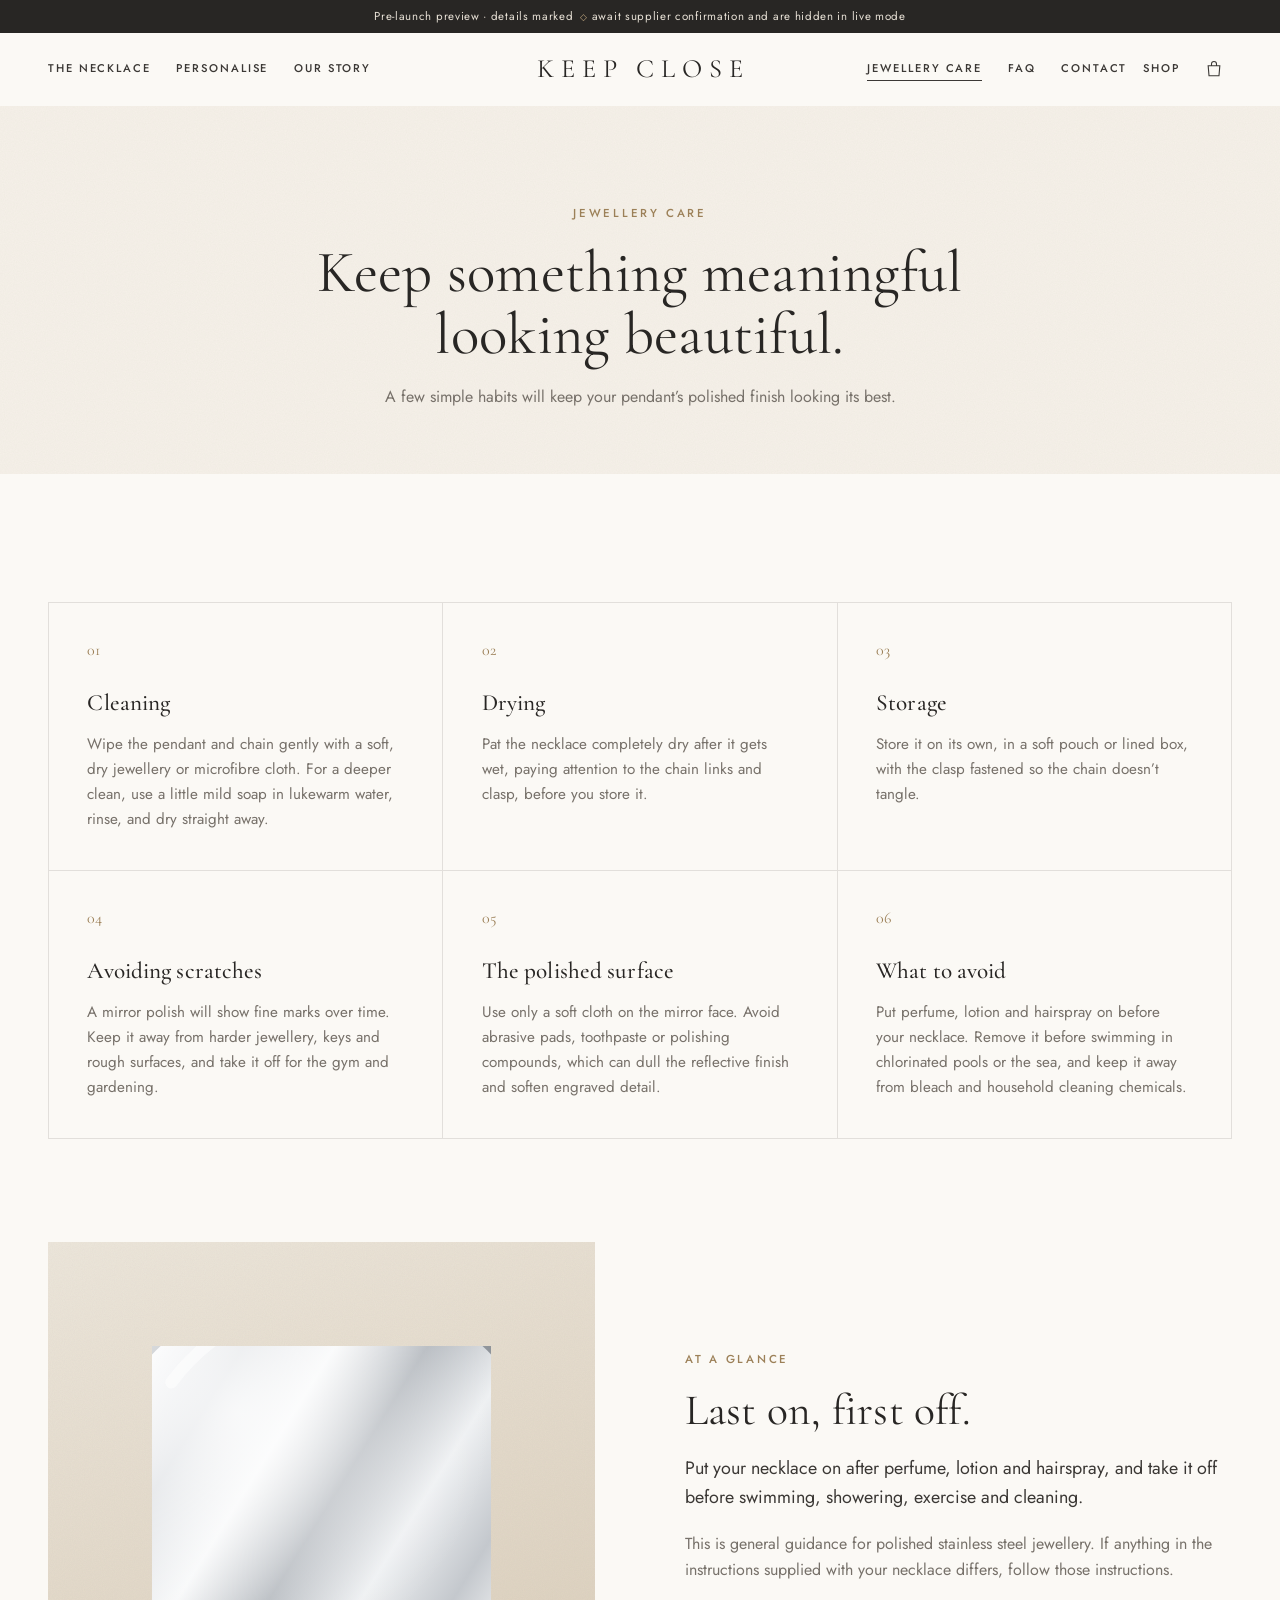
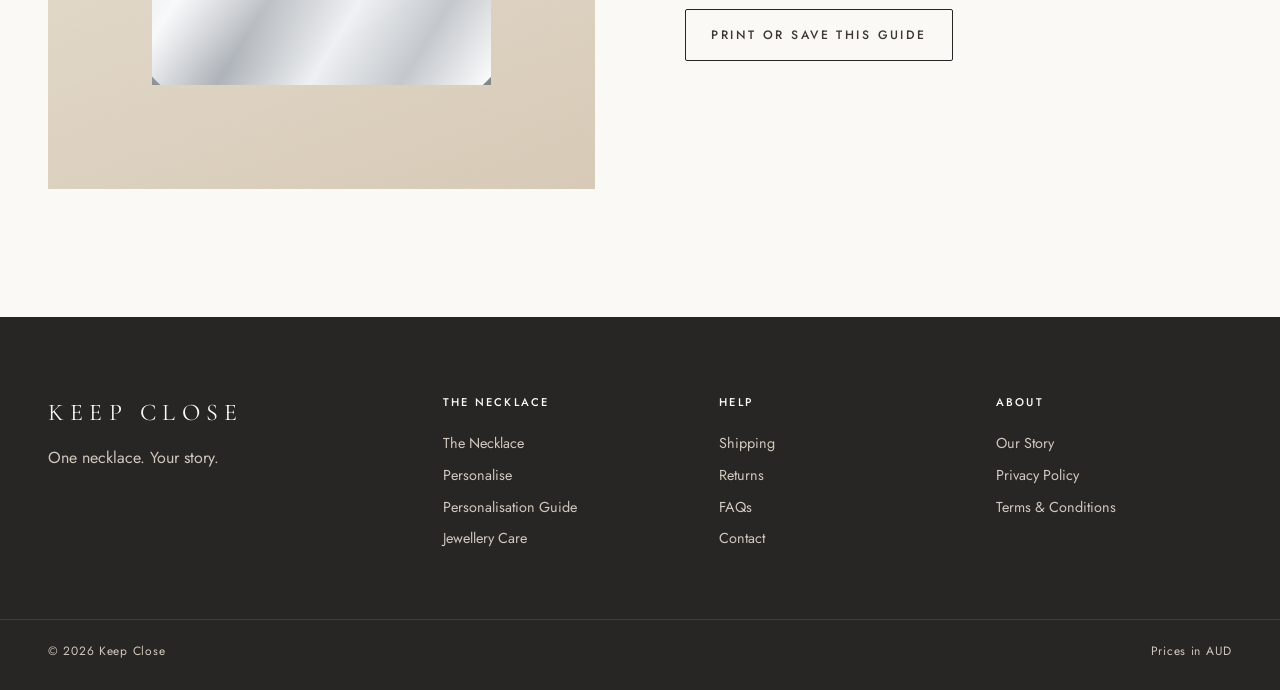
==== care.html @ 9cd5d68b "Build product page, personaliser and supporting pages - necklace.html: gallery whose first slide is " ====
<!doctype html>
<html lang="en-AU">
<head>
  <meta charset="utf-8">
  <meta name="viewport" content="width=device-width, initial-scale=1, viewport-fit=cover">
  <title>Jewellery Care Guide | Keep Close</title>
  <meta name="description" content="How to clean, dry, store and look after your personalised polished stainless steel necklace.">
  <meta name="theme-color" content="#fbf9f5">
  <link rel="preconnect" href="https://fonts.googleapis.com">
  <link rel="preconnect" href="https://fonts.gstatic.com" crossorigin>
  <link href="https://fonts.googleapis.com/css2?family=Cormorant+Garamond:ital,wght@0,400;0,500;0,600;1,400&family=Jost:wght@300;400;500&family=Pinyon+Script&family=Josefin+Sans:wght@300&display=swap" rel="stylesheet">
  <link rel="stylesheet" href="assets/css/site.css">
  <link rel="icon" href="data:image/svg+xml,%3Csvg xmlns='http://www.w3.org/2000/svg' viewBox='0 0 32 32'%3E%3Ccircle cx='16' cy='17' r='11' fill='%23c8ad84'/%3E%3Ccircle cx='16' cy='17' r='9' fill='%23f6f1e9'/%3E%3C/svg%3E">
</head>
<body>
<main id="main">
  <header class="page-head">
    <div class="wrap">
      <span class="eyebrow">Jewellery care</span>
      <h1 class="h1">Keep something meaningful<br>looking beautiful.</h1>
      <p>A few simple habits will keep your pendant’s polished finish looking its best.</p>
    </div>
  </header>

  <section class="section">
    <div class="wrap">
      <div class="features" id="care" data-reveal></div>
      <div class="split" style="margin-top:clamp(64px,8vw,120px)">
        <div class="frame frame--square" id="macro" data-reveal style="background:linear-gradient(160deg,#ece6db,#d9ccb8)"></div>
        <div data-reveal data-reveal-delay="1">
          <span class="eyebrow">At a glance</span>
          <h2 class="h2">Last on, first off.</h2>
          <p class="lead" style="margin-top:1.2rem">Put your necklace on after perfume, lotion and hairspray, and take it off before swimming, showering, exercise and cleaning.</p>
          <p id="supplier-care" class="muted"></p>
          <p style="margin-top:1.6rem"><button class="btn btn--ghost" onclick="window.print()">Print or save this guide</button></p>
        </div>
      </div>
    </div>
  </section>
</main>
<script src="assets/js/store-config.js"></script>
<script src="assets/js/pendant.js"></script>
<script src="assets/js/site.js"></script>
<script src="assets/js/content.js"></script>
<script>
  const { S, esc } = Site;
  document.getElementById("care").innerHTML = S.care.map((c, i) => `<div class="feature"><span class="num">${String(i + 1).padStart(2, "0")}</span><h3>${esc(c.title)}</h3><p>${esc(c.body)}</p></div>`).join("");
  document.getElementById("macro").innerHTML = '<div class="shot-illus">' + Pendant.render({ finish: "steel", view: "macro" }) + "</div>";
  document.getElementById("supplier-care").textContent = "This is general guidance for polished stainless steel jewellery. If anything in the instructions supplied with your necklace differs, follow those instructions.";
</script>
</body>
</html>
---- assets/css/site.css ----
/* ==========================================================================
   Keep Close — design system
   ========================================================================== */
:root {
  --ivory: #f6f1e9;
  --paper: #fbf9f5;
  --linen: #ece4d7;
  --beige: #ddd1bf;
  --champagne: #c8ad84;
  --champagne-deep: #9c8058;
  --charcoal: #282624;
  --ink: #3b3835;
  --muted: #77716a;
  --silver: #b7b9bc;
  --line: rgba(40, 38, 36, 0.12);
  --serif: "Cormorant Garamond", "Cormorant", Georgia, serif;
  --sans: "Jost", "Helvetica Neue", Arial, sans-serif;
  --wrap: 1280px;
  --gutter: clamp(16px, 4vw, 48px);
  --radius: 2px;
  --ease: cubic-bezier(.2, .7, .2, 1);
  --texture: url("data:image/svg+xml,%3Csvg xmlns='http://www.w3.org/2000/svg' width='220' height='220'%3E%3Cfilter id='n'%3E%3CfeTurbulence type='fractalNoise' baseFrequency='.9' numOctaves='2' stitchTiles='stitch'/%3E%3CfeColorMatrix values='0 0 0 0 .35 0 0 0 0 .3 0 0 0 0 .24 0 0 0 .07 0'/%3E%3C/filter%3E%3Crect width='100%25' height='100%25' filter='url(%23n)'/%3E%3C/svg%3E");
}

*, *::before, *::after { box-sizing: border-box; }
html { -webkit-text-size-adjust: 100%; scroll-behavior: smooth; }
body {
  margin: 0;
  background: var(--paper);
  color: var(--ink);
  font: 400 16px/1.65 var(--sans);
  -webkit-font-smoothing: antialiased;
  overflow-x: hidden;
}
body.no-scroll { overflow: hidden; }
img, svg { display: block; max-width: 100%; }
a { color: inherit; text-decoration: none; }
button { font: inherit; color: inherit; cursor: pointer; }
:focus-visible { outline: 1px solid var(--charcoal); outline-offset: 3px; }
.sr-only { position: absolute; width: 1px; height: 1px; overflow: hidden; clip: rect(0 0 0 0); white-space: nowrap; }
code { font-size: .9em; background: var(--linen); padding: 1px 5px; }

.wrap { max-width: var(--wrap); margin: 0 auto; padding: 0 var(--gutter); }
.narrow { max-width: 760px; }

/* ---------- type ---------- */
h1, h2, h3, .display { font-family: var(--serif); font-weight: 500; color: var(--charcoal); letter-spacing: .005em; margin: 0; }
.display { font-size: clamp(2.6rem, 6.6vw, 5.6rem); line-height: .98; font-weight: 400; }
.h1 { font-size: clamp(2.2rem, 4.6vw, 3.8rem); line-height: 1.04; font-weight: 400; }
.h2 { font-size: clamp(1.9rem, 3.4vw, 2.9rem); line-height: 1.08; font-weight: 400; }
.h3 { font-size: 1.55rem; line-height: 1.2; }
.caps { text-transform: uppercase; letter-spacing: .12em; }
.eyebrow { font: 500 .72rem/1 var(--sans); text-transform: uppercase; letter-spacing: .24em; color: var(--champagne-deep); margin: 0 0 1.4rem; display: block; }
.lead { font-size: 1.12rem; color: var(--ink); max-width: 34em; }
.muted { color: var(--muted); }
.fine { font-size: .8rem; color: var(--muted); line-height: 1.5; }
p { margin: 0 0 1em; }

/* ---------- buttons ---------- */
.btn {
  display: inline-flex; align-items: center; justify-content: center; gap: .6em;
  min-height: 52px; padding: 0 2.1em;
  font: 500 .76rem/1 var(--sans); text-transform: uppercase; letter-spacing: .2em;
  border: 1px solid var(--charcoal); border-radius: var(--radius); background: transparent;
  transition: background .35s var(--ease), color .35s var(--ease), border-color .35s var(--ease);
}
.btn--dark { background: var(--charcoal); color: var(--paper); }
.btn--dark:hover { background: #000; }
.btn--ghost:hover { background: var(--charcoal); color: var(--paper); }
.btn--light { border-color: var(--paper); color: var(--paper); }
.btn--block { width: 100%; }
.btn[disabled] { opacity: .45; cursor: not-allowed; }
.link { font: 500 .74rem/1 var(--sans); text-transform: uppercase; letter-spacing: .2em; border-bottom: 1px solid currentColor; padding-bottom: 5px; }
.link-btn { background: none; border: 0; padding: 0; font-size: .78rem; color: var(--muted); text-decoration: underline; text-underline-offset: 3px; }
.icon-btn { background: none; border: 0; padding: 8px; display: inline-flex; align-items: center; justify-content: center; position: relative; }

/* ---------- preview marker ---------- */
.tbc { color: var(--champagne-deep); font-size: .8em; margin-left: .35em; cursor: help; }
.preview-bar { background: var(--charcoal); color: #e8e1d6; font-size: .72rem; letter-spacing: .06em; text-align: center; padding: 7px 16px; }
.preview-bar .tbc { color: var(--champagne); }
.preview-note { border: 1px dashed var(--champagne); background: rgba(200, 173, 132, .08); padding: 14px 16px; font-size: .84rem; color: var(--ink); }

/* ---------- header ---------- */
.site-header { position: sticky; top: 0; z-index: 40; background: rgba(251, 249, 245, .92); backdrop-filter: blur(10px); border-bottom: 1px solid transparent; transition: border-color .3s; }
.scrolled .site-header { border-color: var(--line); }
.site-header__inner { display: grid; grid-template-columns: 1fr auto 1fr; align-items: center; height: 72px; }
.nav { display: flex; gap: 1.6rem; white-space: nowrap; }
.nav--right { justify-content: flex-end; }
.nav a, .shop-link { font: 500 .7rem/1 var(--sans); text-transform: uppercase; letter-spacing: .17em; padding: 6px 0; position: relative; }
.nav a::after, .shop-link::after { content: ""; position: absolute; left: 0; right: 0; bottom: 0; height: 1px; background: currentColor; transform: scaleX(0); transform-origin: left; transition: transform .4s var(--ease); }
.nav a:hover::after, .nav a[aria-current="page"]::after, .shop-link:hover::after { transform: scaleX(1); }
.logo { font: 400 1.65rem/1 var(--serif); letter-spacing: .26em; text-transform: uppercase; white-space: nowrap; color: var(--charcoal); padding-left: .26em; }
.header-actions { display: flex; justify-content: flex-end; align-items: center; gap: 1rem; }
.cart-count { position: absolute; top: 1px; right: -2px; min-width: 17px; height: 17px; border-radius: 9px; background: var(--charcoal); color: var(--paper); font-size: .62rem; display: grid; place-items: center; padding: 0 4px; }
.cart-count[data-empty="true"] { display: none; }
.menu-toggle { display: none; width: 40px; height: 40px; flex-direction: column; gap: 6px; justify-self: start; }
.menu-toggle span { width: 22px; height: 1px; background: var(--charcoal); transition: transform .3s; }
.nav-open .menu-toggle span:first-child { transform: translateY(3.5px) rotate(45deg); }
.nav-open .menu-toggle span:last-child { transform: translateY(-3.5px) rotate(-45deg); }
.mobile-nav[hidden] { display: none; }
.mobile-nav { display: flex; flex-direction: column; padding: 8px var(--gutter) 28px; border-top: 1px solid var(--line); background: var(--paper); }
.mobile-nav a:not(.btn) { font: 400 1.6rem/1 var(--serif); padding: 14px 0; border-bottom: 1px solid var(--line); }
.mobile-nav .btn { margin-top: 22px; }
@media (max-width: 1040px) {
  .nav, .shop-link { display: none; }
  .menu-toggle { display: inline-flex; }
  .logo { font-size: 1.35rem; }
}

/* ---------- sections ---------- */
.section { padding: clamp(72px, 10vw, 140px) 0; }
.section--tight { padding: clamp(48px, 6vw, 84px) 0; }
.section--ivory { background: var(--ivory); }
.section--linen { background: var(--linen) var(--texture); }
.section--dark { background: var(--charcoal); color: #e9e3d9; }
.section--dark h2, .section--dark h3 { color: var(--paper); }
.section-head { text-align: center; max-width: 720px; margin: 0 auto clamp(40px, 5vw, 72px); }
.section-head p { margin: 1.2rem auto 0; color: var(--muted); }
.rule { width: 48px; height: 1px; background: var(--champagne); border: 0; margin: 1.6rem auto; }

/* reveal */
[data-reveal] { opacity: 0; transform: translateY(18px); transition: opacity 1.1s var(--ease), transform 1.1s var(--ease); }
[data-reveal].is-in { opacity: 1; transform: none; }
[data-reveal-delay="1"] { transition-delay: .12s; }
[data-reveal-delay="2"] { transition-delay: .24s; }
[data-reveal-delay="3"] { transition-delay: .36s; }
@media (prefers-reduced-motion: reduce) { [data-reveal] { opacity: 1; transform: none; transition: none; } html { scroll-behavior: auto; } }

/* ---------- hero ---------- */
.hero { position: relative; min-height: min(88vh, 860px); display: grid; grid-template-columns: 1.05fr 1fr; background: var(--ivory) var(--texture); overflow: hidden; }
.hero__copy { align-self: center; padding: clamp(48px, 7vw, 110px) var(--gutter) clamp(48px, 7vw, 110px) max(var(--gutter), calc((100vw - var(--wrap)) / 2 + var(--gutter))); position: relative; z-index: 2; }
.hero__copy .lead { margin: 1.8rem 0 2.6rem; }
.hero__ctas { display: flex; gap: 14px; flex-wrap: wrap; }
.hero__visual { position: relative; background: linear-gradient(160deg, #efe7da 0%, #e3d8c6 100%); }
.hero__visual::before { content: ""; position: absolute; inset: 0; background: var(--texture); opacity: .9; }
.hero__visual img { width: 100%; height: 100%; object-fit: cover; position: absolute; inset: 0; }
.hero__pendant { position: absolute; inset: 0; display: grid; place-items: center; }
.hero__pendant .pendant-svg { width: min(76%, 470px); height: auto; animation: sway 9s ease-in-out infinite; transform-origin: 50% 0; }
@keyframes sway { 0%, 100% { transform: rotate(-1.2deg); } 50% { transform: rotate(1.2deg); } }
@media (prefers-reduced-motion: reduce) { .hero__pendant .pendant-svg { animation: none; } }
.hero__caption { position: absolute; left: 24px; bottom: 20px; font-size: .7rem; letter-spacing: .18em; text-transform: uppercase; color: var(--muted); z-index: 2; }
@media (max-width: 860px) {
  .hero { grid-template-columns: 1fr; min-height: 0; }
  .hero__visual { order: -1; aspect-ratio: 4 / 4.2; }
  .hero__copy { padding: 40px var(--gutter) 56px; text-align: left; }
  .hero__ctas .btn { flex: 1 1 100%; }
}

/* ---------- trust strip ---------- */
.trust { border-bottom: 1px solid var(--line); background: var(--paper); }
.trust ul { list-style: none; margin: 0; padding: 26px 0; display: grid; grid-template-columns: repeat(4, 1fr); gap: 16px; }
.trust li { text-align: center; font: 500 .7rem/1.5 var(--sans); text-transform: uppercase; letter-spacing: .18em; color: var(--ink); display: flex; flex-direction: column; align-items: center; gap: 10px; }
.trust svg { width: 22px; height: 22px; stroke: var(--champagne-deep); fill: none; stroke-width: 1.1; }
@media (max-width: 700px) { .trust ul { grid-template-columns: 1fr 1fr; row-gap: 26px; } }

/* ---------- split / editorial ---------- */
.split { display: grid; grid-template-columns: 1fr 1fr; gap: clamp(40px, 7vw, 120px); align-items: center; }
.split--flip > :first-child { order: 2; }
@media (max-width: 860px) { .split { grid-template-columns: 1fr; } .split--flip > :first-child { order: 0; } }
.story-copy p { font-size: 1.1rem; }
.story-copy .first { font: 400 1.6rem/1.35 var(--serif); color: var(--charcoal); }

.frame { position: relative; aspect-ratio: 4 / 5; background: linear-gradient(170deg, #f1ebe1, #e2d7c5); overflow: hidden; }
.frame::before { content: ""; position: absolute; inset: 0; background: var(--texture); }
.frame img { width: 100%; height: 100%; object-fit: cover; position: absolute; inset: 0; }
.frame--square { aspect-ratio: 1; }
.frame--wide { aspect-ratio: 16 / 10; }
.shot-illus { position: absolute; inset: 0; display: grid; place-items: center; }
.shot-illus .pendant-svg { width: 62%; height: auto; }
.shot-brief { position: absolute; left: 12px; bottom: 12px; right: 12px; font-size: .66rem; letter-spacing: .12em; text-transform: uppercase; color: var(--muted); border-top: 1px dashed var(--beige); padding-top: 8px; }

/* ---------- signature product ---------- */
.signature { text-align: center; }
.signature__stage { display: grid; grid-template-columns: repeat(3, 1fr); gap: 16px; margin: 0 auto 48px; }
.signature__stage .frame { aspect-ratio: 3 / 4; }
.signature__stage figcaption { font-size: .7rem; letter-spacing: .18em; text-transform: uppercase; color: var(--muted); margin-top: 14px; }
.signature__price { font: 400 1.2rem/1 var(--sans); letter-spacing: .06em; margin: 18px 0 30px; }
@media (max-width: 760px) {
  .signature__stage { grid-template-columns: repeat(3, 72%); overflow-x: auto; scroll-snap-type: x mandatory; margin: 0 calc(var(--gutter) * -1) 36px; padding: 0 var(--gutter); }
  .signature__stage figure { scroll-snap-align: center; }
}
figure { margin: 0; }

/* ---------- feature tiles ---------- */
.tiles { display: grid; grid-template-columns: repeat(4, 1fr); gap: clamp(20px, 2.4vw, 36px); }
.tile .frame { aspect-ratio: 3 / 4; margin-bottom: 22px; }
.tile h3 { font-size: 1.4rem; margin-bottom: .5rem; }
.tile p { color: var(--muted); font-size: .95rem; }
@media (max-width: 980px) { .tiles { grid-template-columns: 1fr 1fr; } }
@media (max-width: 560px) { .tiles { grid-template-columns: 1fr; } .tile .frame { aspect-ratio: 4 / 3; } }

.features { display: grid; grid-template-columns: repeat(3, 1fr); border-top: 1px solid var(--line); border-left: 1px solid var(--line); }
.feature { padding: clamp(28px, 3vw, 44px); border-right: 1px solid var(--line); border-bottom: 1px solid var(--line); }
.feature .num { font: 400 1rem/1 var(--serif); color: var(--champagne-deep); display: block; margin-bottom: 26px; }
.feature h3 { font-size: 1.45rem; margin-bottom: .6rem; }
.feature p { color: var(--muted); font-size: .95rem; margin: 0; }
@media (max-width: 860px) { .features { grid-template-columns: 1fr 1fr; } }
@media (max-width: 560px) { .features { grid-template-columns: 1fr; } }

/* ---------- steps ---------- */
.steps { display: grid; grid-template-columns: repeat(3, 1fr); gap: clamp(28px, 4vw, 64px); counter-reset: step; }
.step { border-top: 1px solid rgba(255, 255, 255, .22); padding-top: 26px; }
.section:not(.section--dark) .step { border-color: var(--line); }
.step .caps { font-size: .7rem; color: var(--champagne); display: block; margin-bottom: 18px; }
.step h3 { font-size: 1.6rem; margin-bottom: .7rem; }
.step p { opacity: .8; font-size: .95rem; }
@media (max-width: 760px) { .steps { grid-template-columns: 1fr; } }

/* ---------- styling grid ---------- */
.lookbook { display: grid; grid-template-columns: 1.2fr 1fr 1fr; grid-template-rows: auto auto; gap: 16px; }
.lookbook .frame:first-child { grid-row: span 2; aspect-ratio: auto; min-height: 100%; }
.lookbook .frame { aspect-ratio: 4 / 5; }
.lookbook figcaption { position: absolute; left: 16px; bottom: 14px; font-size: .68rem; letter-spacing: .18em; text-transform: uppercase; color: var(--ink); z-index: 2; background: rgba(251, 249, 245, .8); padding: 5px 8px; }
@media (max-width: 760px) { .lookbook { grid-template-columns: 1fr 1fr; } .lookbook .frame:first-child { grid-column: span 2; grid-row: auto; aspect-ratio: 4 / 4; } }

/* ---------- gifting ---------- */
.occasions { display: flex; flex-wrap: wrap; gap: 10px; margin: 26px 0 34px; padding: 0; list-style: none; }
.occasions li { border: 1px solid var(--line); padding: 8px 15px; font-size: .74rem; letter-spacing: .12em; text-transform: uppercase; border-radius: 40px; background: var(--paper); }

/* ---------- reviews ---------- */
.reviews-empty { text-align: center; border: 1px solid var(--line); padding: clamp(36px, 5vw, 64px) 24px; background: var(--paper); }
.reviews-empty p { color: var(--muted); max-width: 520px; margin: 1rem auto 0; }

/* ---------- accordion ---------- */
.accordion { border-top: 1px solid var(--line); }
.accordion__item { border-bottom: 1px solid var(--line); }
.accordion__item h3 { font: inherit; margin: 0; }
.accordion__btn { width: 100%; background: none; border: 0; text-align: left; display: flex; justify-content: space-between; align-items: center; gap: 20px; padding: 22px 0; font: 400 1.15rem/1.35 var(--serif); color: var(--charcoal); }
.accordion__btn span { position: relative; width: 12px; height: 12px; flex: none; }
.accordion__btn span::before, .accordion__btn span::after { content: ""; position: absolute; left: 0; right: 0; top: 50%; height: 1px; background: currentColor; transition: transform .35s var(--ease); }
.accordion__btn span::after { transform: rotate(90deg); }
.accordion__btn[aria-expanded="true"] span::after { transform: rotate(0); }
.accordion__panel { max-height: 0; overflow: hidden; transition: max-height .45s var(--ease); }
.accordion__inner { padding: 0 0 24px; color: var(--muted); max-width: 680px; }
.accordion__inner p:last-child { margin: 0; }

.faq-group { margin-bottom: 56px; }
.faq-group > h2 { font-size: .74rem; font-family: var(--sans); font-weight: 500; text-transform: uppercase; letter-spacing: .22em; color: var(--champagne-deep); margin-bottom: 8px; }

/* ---------- specs ---------- */
.specs { display: grid; grid-template-columns: 1fr 1fr; column-gap: clamp(32px, 6vw, 96px); margin: 0; }
.spec { display: flex; justify-content: space-between; gap: 20px; padding: 18px 0; border-bottom: 1px solid var(--line); }
.spec dt { font-size: .72rem; text-transform: uppercase; letter-spacing: .16em; color: var(--muted); padding-top: 3px; }
.spec dd { margin: 0; font: 400 1.15rem/1.3 var(--serif); color: var(--charcoal); text-align: right; }
@media (max-width: 700px) { .specs { grid-template-columns: 1fr; } }

/* ---------- page header ---------- */
.page-head { padding: clamp(56px, 8vw, 110px) 0 clamp(40px, 5vw, 64px); text-align: center; background: var(--ivory) var(--texture); }
.page-head p { color: var(--muted); max-width: 560px; margin: 1.2rem auto 0; }
.prose h2 { font-size: 1.9rem; margin: 2.6rem 0 1rem; }
.prose h3 { font-size: 1.3rem; margin: 2rem 0 .6rem; }
.prose ul { padding-left: 1.2em; }
.prose li { margin-bottom: .4em; }

/* ---------- forms ---------- */
.field { display: flex; flex-direction: column; gap: 8px; margin-bottom: 20px; }
.field label, .label { font: 500 .7rem/1 var(--sans); text-transform: uppercase; letter-spacing: .18em; color: var(--ink); }
.input, select.input, textarea.input {
  width: 100%; border: 1px solid var(--beige); background: var(--paper); border-radius: var(--radius);
  padding: 14px 16px; font: 400 1rem/1.4 var(--sans); color: var(--charcoal); transition: border-color .25s;
}
.input:focus { outline: none; border-color: var(--charcoal); }
textarea.input { min-height: 140px; resize: vertical; }

/* ---------- cart drawer ---------- */
.scrim { position: fixed; inset: 0; background: rgba(30, 28, 26, .35); z-index: 60; animation: fade .3s; }
@keyframes fade { from { opacity: 0; } }
.cart-drawer { position: fixed; top: 0; right: 0; bottom: 0; width: min(440px, 100vw); background: var(--paper); z-index: 70; display: flex; flex-direction: column; transform: translateX(100%); transition: transform .5s var(--ease); visibility: hidden; }
.cart-drawer.is-open { transform: none; visibility: visible; }
.cart-drawer__head { display: flex; justify-content: space-between; align-items: center; padding: 22px 24px; border-bottom: 1px solid var(--line); }
.cart-drawer__head h2 { font-size: 1.5rem; }
.cart-drawer__body { flex: 1; overflow-y: auto; padding: 8px 24px; }
.cart-drawer__foot { padding: 20px 24px 26px; border-top: 1px solid var(--line); }
.cart-drawer__foot .btn { margin-top: 10px; }
.cart-empty { text-align: center; padding: 60px 0; }
.cart-item { display: grid; grid-template-columns: 92px 1fr; gap: 16px; padding: 20px 0; border-bottom: 1px solid var(--line); }
.cart-item__thumb { background: var(--ivory); aspect-ratio: 1; display: grid; place-items: center; padding: 8px; }
.cart-item__thumb svg { width: 100%; height: 100%; }
.cart-item h3 { font-size: 1.15rem; margin-bottom: 6px; }
.cart-item dl { display: grid; grid-template-columns: auto 1fr; gap: 2px 10px; font-size: .78rem; margin: 0 0 12px; }
.cart-item dt { color: var(--muted); }
.cart-item dd { margin: 0; word-break: break-word; }
.cart-item__row { display: flex; justify-content: space-between; align-items: center; margin-bottom: 6px; }
.cart-total { display: flex; justify-content: space-between; font-size: 1.05rem; margin-bottom: 6px; }

.qty { display: inline-flex; align-items: center; border: 1px solid var(--beige); height: 48px; }
.qty button { width: 44px; height: 100%; background: none; border: 0; font-size: 1.1rem; }
.qty button[disabled] { opacity: .3; }
.qty span, .qty output { min-width: 28px; text-align: center; }
.qty--sm { height: 34px; }
.qty--sm button { width: 32px; }

/* ---------- modal ---------- */
.modal { position: fixed; inset: 0; z-index: 90; background: rgba(30, 28, 26, .45); display: grid; place-items: center; padding: 16px; }
.modal[hidden] { display: none; }
.modal__card { background: var(--paper); max-width: 560px; width: 100%; max-height: 88vh; overflow: auto; padding: 36px 32px 30px; position: relative; }
.modal__close { position: absolute; top: 12px; right: 12px; }
.modal h2 { font-size: 1.7rem; margin-bottom: 14px; padding-right: 30px; }
.order-dump { white-space: pre-wrap; font-size: .76rem; background: var(--ivory); padding: 14px; max-height: 260px; overflow: auto; }

/* ---------- footer ---------- */
.site-footer { background: var(--charcoal); color: #cfc8bd; padding: 80px 0 28px; }
.footer-grid { display: grid; grid-template-columns: 1.5fr 1fr 1fr 1fr; gap: 40px; }
.site-footer h3 { font: 500 .7rem/1 var(--sans); text-transform: uppercase; letter-spacing: .2em; color: var(--paper); margin-bottom: 20px; }
.site-footer a { display: block; font-size: .9rem; padding: 4px 0; color: #cfc8bd; transition: color .2s; }
.site-footer a:hover { color: var(--paper); }
.logo--footer { color: var(--paper) !important; font-size: 1.5rem !important; margin-bottom: 16px; }
.social { display: flex; gap: 18px; text-transform: capitalize; }
.footer-base { display: flex; justify-content: space-between; margin-top: 64px; padding-top: 22px; border-top: 1px solid rgba(255, 255, 255, .1); font-size: .75rem; letter-spacing: .06em; }
@media (max-width: 760px) { .footer-grid { grid-template-columns: 1fr 1fr; } .footer-brand { grid-column: span 2; } }

/* ==========================================================================
   Product page & personaliser
   ========================================================================== */
.pdp { display: grid; grid-template-columns: minmax(0, 1.15fr) minmax(0, 1fr); gap: clamp(28px, 4vw, 72px); padding-top: clamp(20px, 3vw, 40px); padding-bottom: clamp(60px, 8vw, 110px); align-items: start; }
@media (max-width: 920px) { .pdp { grid-template-columns: 1fr; } }

.crumbs { font-size: .72rem; letter-spacing: .12em; text-transform: uppercase; color: var(--muted); padding: 20px 0 0; }
.crumbs a:hover { color: var(--charcoal); }

/* gallery */
.gallery { position: sticky; top: 96px; display: grid; grid-template-columns: 76px 1fr; gap: 14px; }
.gallery__thumbs { display: flex; flex-direction: column; gap: 10px; }
.gallery__thumb { aspect-ratio: 1; border: 1px solid transparent; background: var(--ivory); padding: 4px; overflow: hidden; transition: border-color .25s; position: relative; }
.gallery__thumb[aria-current="true"] { border-color: var(--charcoal); }
.gallery__thumb svg, .gallery__thumb img { width: 100%; height: 100%; object-fit: cover; }
.gallery__main { position: relative; aspect-ratio: 4 / 5; background: linear-gradient(165deg, #f3ede3, #e4d9c8); overflow: hidden; cursor: zoom-in; }
.gallery__main::before { content: ""; position: absolute; inset: 0; background: var(--texture); z-index: 0; }
.gallery__slide { position: absolute; inset: 0; display: grid; place-items: center; opacity: 0; transition: opacity .6s var(--ease); z-index: 1; }
.gallery__slide.is-active { opacity: 1; }
.gallery__slide img { width: 100%; height: 100%; object-fit: cover; }
.gallery__slide .zoomable { width: 100%; height: 100%; display: grid; place-items: center; transition: transform .35s var(--ease); }
.gallery__slide .pendant-svg { width: 74%; height: auto; max-height: 90%; }
.gallery__main.is-zoomed { cursor: zoom-out; }
.gallery__main.is-zoomed .is-active .zoomable { transform: scale(2.2); }
.gallery__label { position: absolute; left: 18px; bottom: 16px; z-index: 2; font-size: .66rem; letter-spacing: .18em; text-transform: uppercase; color: var(--muted); }
.gallery__nav { position: absolute; top: 50%; transform: translateY(-50%); z-index: 3; width: 42px; height: 42px; border-radius: 50%; background: rgba(251, 249, 245, .85); border: 0; display: none; }
.gallery__nav--prev { left: 10px; } .gallery__nav--next { right: 10px; }
.gallery__dots { display: none; }
.scale-ref { position: absolute; inset: 0; display: grid; place-items: center; }
.scale-ref__inner { display: flex; align-items: flex-end; gap: 28px; }
.scale-ref__coin { text-align: center; font-size: .7rem; letter-spacing: .14em; text-transform: uppercase; color: var(--muted); }
.ruler { width: 220px; height: 34px; border-top: 1px solid var(--charcoal); background: repeating-linear-gradient(90deg, var(--charcoal) 0 1px, transparent 1px 11px) top / 100% 10px no-repeat, repeating-linear-gradient(90deg, var(--charcoal) 0 1px, transparent 1px 110px) top / 100% 18px no-repeat; }
@media (max-width: 920px) {
  .gallery { position: relative; top: 0; grid-template-columns: 1fr; margin: 0 calc(var(--gutter) * -1); }
  .gallery__thumbs { display: none; }
  .gallery__nav { display: grid; place-items: center; }
  .gallery__dots { display: flex; justify-content: center; gap: 7px; padding-top: 14px; }
  .gallery__dots button { width: 6px; height: 6px; border-radius: 50%; border: 0; padding: 0; background: var(--beige); }
  .gallery__dots button[aria-current="true"] { background: var(--charcoal); }
}

/* buy panel */
.buy h1 { font-size: clamp(2rem, 3.4vw, 2.9rem); line-height: 1.05; margin-bottom: 12px; }
.buy__intro { color: var(--muted); margin-bottom: 18px; }
.buy__price { font: 400 1.35rem/1 var(--sans); letter-spacing: .04em; margin-bottom: 28px; display: flex; align-items: baseline; gap: 10px; }
.buy__price small { font-size: .75rem; color: var(--muted); letter-spacing: .02em; }

.opt { padding: 26px 0; border-top: 1px solid var(--line); }
.opt__head { display: flex; justify-content: space-between; align-items: baseline; margin-bottom: 16px; gap: 12px; }
.opt__head .label { display: flex; gap: 10px; align-items: baseline; }
.opt__head .label .step-n { color: var(--champagne-deep); font-family: var(--serif); font-size: 1rem; letter-spacing: 0; text-transform: none; }
.opt__value { font-size: .85rem; color: var(--muted); }

.swatches { display: flex; gap: 12px; flex-wrap: wrap; }
.swatch { display: flex; flex-direction: column; align-items: center; gap: 8px; background: none; border: 0; padding: 0; min-width: 72px; }
.swatch__dot { width: 46px; height: 46px; border-radius: 50%; box-shadow: inset 0 0 0 1px rgba(0, 0, 0, .08); position: relative; transition: transform .3s var(--ease); }
.swatch__dot::after { content: ""; position: absolute; inset: -6px; border-radius: 50%; border: 1px solid transparent; transition: border-color .25s; }
.swatch[aria-checked="true"] .swatch__dot::after { border-color: var(--charcoal); }
.swatch:hover .swatch__dot { transform: scale(1.05); }
.swatch__label { font-size: .72rem; letter-spacing: .1em; text-transform: uppercase; }
.swatch--steel .swatch__dot { background: linear-gradient(135deg, #fdfdfd, #b8bcc1 45%, #f2f3f4 60%, #9ea3a9); }
.swatch--gold .swatch__dot { background: linear-gradient(135deg, #fff5d6, #d2a958 45%, #fbe8b4 60%, #b28640); }
.swatch--rose .swatch__dot { background: linear-gradient(135deg, #fff0ea, #d09885 45%, #f6d4c7 60%, #b17562); }

.sides { display: inline-flex; border: 1px solid var(--beige); margin-bottom: 18px; }
.sides button { background: none; border: 0; padding: 10px 20px; font: 500 .7rem/1 var(--sans); text-transform: uppercase; letter-spacing: .16em; color: var(--muted); }
.sides button[aria-selected="true"] { background: var(--charcoal); color: var(--paper); }
.sides small { text-transform: none; letter-spacing: 0; opacity: .8; }

.engrave-lines { display: grid; gap: 10px; }
.engrave-line { position: relative; }
.engrave-line .input { padding-right: 64px; font-size: 1.05rem; }
.engrave-line .count { position: absolute; right: 14px; top: 50%; transform: translateY(-50%); font-size: .72rem; color: var(--muted); font-variant-numeric: tabular-nums; }
.engrave-line .count.is-full { color: var(--champagne-deep); }
.ideas { display: flex; gap: 8px; flex-wrap: wrap; margin-top: 12px; }
.ideas button { border: 1px dashed var(--beige); background: none; padding: 6px 12px; font-size: .74rem; border-radius: 20px; color: var(--muted); }
.ideas button:hover { border-color: var(--charcoal); color: var(--charcoal); }
.hint { font-size: .78rem; color: var(--muted); margin-top: 10px; }
.hint.is-warn { color: #9b4a3a; }

.fonts { display: grid; grid-template-columns: repeat(4, 1fr); gap: 8px; }
.font-chip { border: 1px solid var(--beige); background: var(--paper); padding: 14px 6px 10px; text-align: center; display: flex; flex-direction: column; gap: 6px; transition: border-color .25s; }
.font-chip[aria-checked="true"] { border-color: var(--charcoal); box-shadow: inset 0 0 0 1px var(--charcoal); }
.font-chip__sample { font-size: 1.35rem; line-height: 1.1; color: var(--charcoal); white-space: nowrap; overflow: hidden; text-overflow: ellipsis; }
.font-chip__name { font-size: .64rem; letter-spacing: .14em; text-transform: uppercase; color: var(--muted); }
@media (max-width: 420px) { .fonts { grid-template-columns: 1fr 1fr; } }

.lengths { display: grid; grid-template-columns: repeat(auto-fit, minmax(110px, 1fr)); gap: 8px; }
.length-chip { border: 1px solid var(--beige); background: var(--paper); padding: 14px 10px; text-align: left; }
.length-chip[aria-checked="true"] { box-shadow: inset 0 0 0 1px var(--charcoal); border-color: var(--charcoal); }
.length-chip strong { display: block; font-weight: 500; }
.length-chip span { font-size: .74rem; color: var(--muted); }

/* live preview */
.preview { position: sticky; top: 96px; }
.preview__stage { position: relative; aspect-ratio: 1; background: radial-gradient(circle at 50% 40%, #f8f4ed 0%, #e9e0d1 75%); overflow: hidden; perspective: 1200px; }
.preview__stage::before { content: ""; position: absolute; inset: 0; background: var(--texture); }
.preview__flip { position: absolute; inset: 0; display: grid; place-items: center; transition: transform .8s var(--ease); transform-style: preserve-3d; }
.preview__flip.is-flipping { transform: rotateY(90deg); }
.preview__flip .pendant-svg { width: 82%; height: auto; }
.preview__toggle { position: absolute; top: 14px; left: 50%; transform: translateX(-50%); z-index: 2; background: rgba(251, 249, 245, .85); }
.preview__note { font-size: .74rem; color: var(--muted); margin-top: 12px; text-align: center; }

.summary { background: var(--ivory); padding: 24px; margin: 26px 0 20px; }
.summary h3 { font: 500 .72rem/1 var(--sans); text-transform: uppercase; letter-spacing: .22em; margin-bottom: 16px; }
.summary dl { display: grid; grid-template-columns: auto 1fr; gap: 8px 16px; margin: 0; font-size: .88rem; }
.summary dt { color: var(--muted); }
.summary dd { margin: 0; text-align: right; word-break: break-word; }
.summary__total { display: flex; justify-content: space-between; border-top: 1px solid var(--line); margin-top: 16px; padding-top: 16px; font-size: 1.05rem; }

.confirm { display: flex; gap: 12px; align-items: flex-start; font-size: .86rem; margin-bottom: 18px; cursor: pointer; }
.confirm input { width: 18px; height: 18px; margin: 2px 0 0; accent-color: var(--charcoal); flex: none; }
.buy-row { display: grid; grid-template-columns: auto 1fr; gap: 10px; }
.buy-actions { display: grid; gap: 10px; margin-top: 10px; }
.meta-list { list-style: none; padding: 0; margin: 24px 0 0; font-size: .84rem; color: var(--muted); display: grid; gap: 8px; }
.meta-list li { display: flex; gap: 10px; }
.meta-list svg { width: 16px; height: 16px; flex: none; margin-top: 4px; stroke: var(--champagne-deep); fill: none; }

.configurator { display: grid; grid-template-columns: minmax(0, 1fr) minmax(0, 1fr); gap: clamp(28px, 4vw, 72px); align-items: start; }
@media (max-width: 920px) {
  .configurator { grid-template-columns: 1fr; }
  .preview { position: sticky; top: 72px; z-index: 5; margin: 0 calc(var(--gutter) * -1); }
  .preview__stage { aspect-ratio: auto; height: 38vh; max-height: 340px; }
  .preview__note { display: none; }
}

.sticky-buy { position: fixed; left: 0; right: 0; bottom: 0; z-index: 30; background: rgba(251, 249, 245, .97); border-top: 1px solid var(--line); padding: 10px 16px calc(10px + env(safe-area-inset-bottom)); display: none; align-items: center; gap: 14px; transform: translateY(100%); transition: transform .4s var(--ease); }
.sticky-buy.is-shown { transform: none; }
.sticky-buy__info { flex: 1; min-width: 0; }
.sticky-buy__info strong { display: block; font: 400 1.05rem/1.2 var(--serif); white-space: nowrap; overflow: hidden; text-overflow: ellipsis; }
.sticky-buy__info span { font-size: .85rem; }
.sticky-buy .btn { min-height: 46px; padding: 0 1.4em; }
@media (max-width: 920px) { .sticky-buy { display: flex; } body.has-sticky .site-footer { padding-bottom: 100px; } }

.checklist { list-style: none; padding: 0; margin: 0; display: grid; grid-template-columns: 1fr 1fr; gap: 0 clamp(32px, 5vw, 80px); }
.checklist li { display: flex; gap: 14px; padding: 16px 0; border-bottom: 1px solid var(--line); }
.checklist li::before { content: ""; width: 16px; height: 16px; border: 1px solid var(--champagne-deep); border-radius: 50%; flex: none; margin-top: 4px; background: radial-gradient(circle, var(--champagne-deep) 0 3px, transparent 3.5px); }
@media (max-width: 700px) { .checklist { grid-template-columns: 1fr; } }
.callout { font: 400 1.5rem/1.35 var(--serif); color: var(--charcoal); text-align: center; max-width: 640px; margin: 48px auto 0; }

.btn[data-blocked="true"] { opacity: .55; }
.mini-preview { position: fixed; right: 14px; top: 84px; z-index: 35; width: 76px; height: 76px; border-radius: 50%; border: 1px solid var(--line); background: var(--ivory); padding: 6px; box-shadow: 0 8px 24px rgba(0,0,0,.08); opacity: 0; transform: scale(.8); pointer-events: none; transition: all .35s var(--ease); display: none; }
.mini-preview.is-shown { opacity: 1; transform: none; pointer-events: auto; }
.mini-preview svg { width: 100%; height: 100%; }
@media (max-width: 920px) { .mini-preview { display: block; } }
.toast { position: fixed; left: 50%; bottom: 24px; transform: translate(-50%, 20px); opacity: 0; background: var(--charcoal); color: var(--paper); padding: 14px 22px; font-size: .85rem; z-index: 80; transition: all .4s var(--ease); pointer-events: none; }
.toast.is-shown { opacity: 1; transform: translate(-50%, 0); }
@media (max-width: 920px) { .toast { bottom: 84px; } }

.contact-grid { display: grid; grid-template-columns: 1fr 1.3fr; gap: clamp(32px, 6vw, 96px); }
@media (max-width: 820px) { .contact-grid { grid-template-columns: 1fr; } }
.topic-list { display: grid; gap: 10px; margin-top: 26px; }
.topic-list a, .topic-list div { border-top: 1px solid var(--line); padding: 16px 0 6px; display: block; }
.topic-list strong { font: 400 1.2rem/1.2 var(--serif); color: var(--charcoal); display: block; margin-bottom: 4px; }
.topic-list span { font-size: .88rem; color: var(--muted); }
.gallery__thumb .shot-brief, .cart-item__thumb .shot-brief { display: none; }
.lookbook .frame:nth-child(4) { grid-column: span 2; aspect-ratio: 16 / 9; }
@media (max-width: 860px) { .hero__caption { top: 14px; bottom: auto; } }
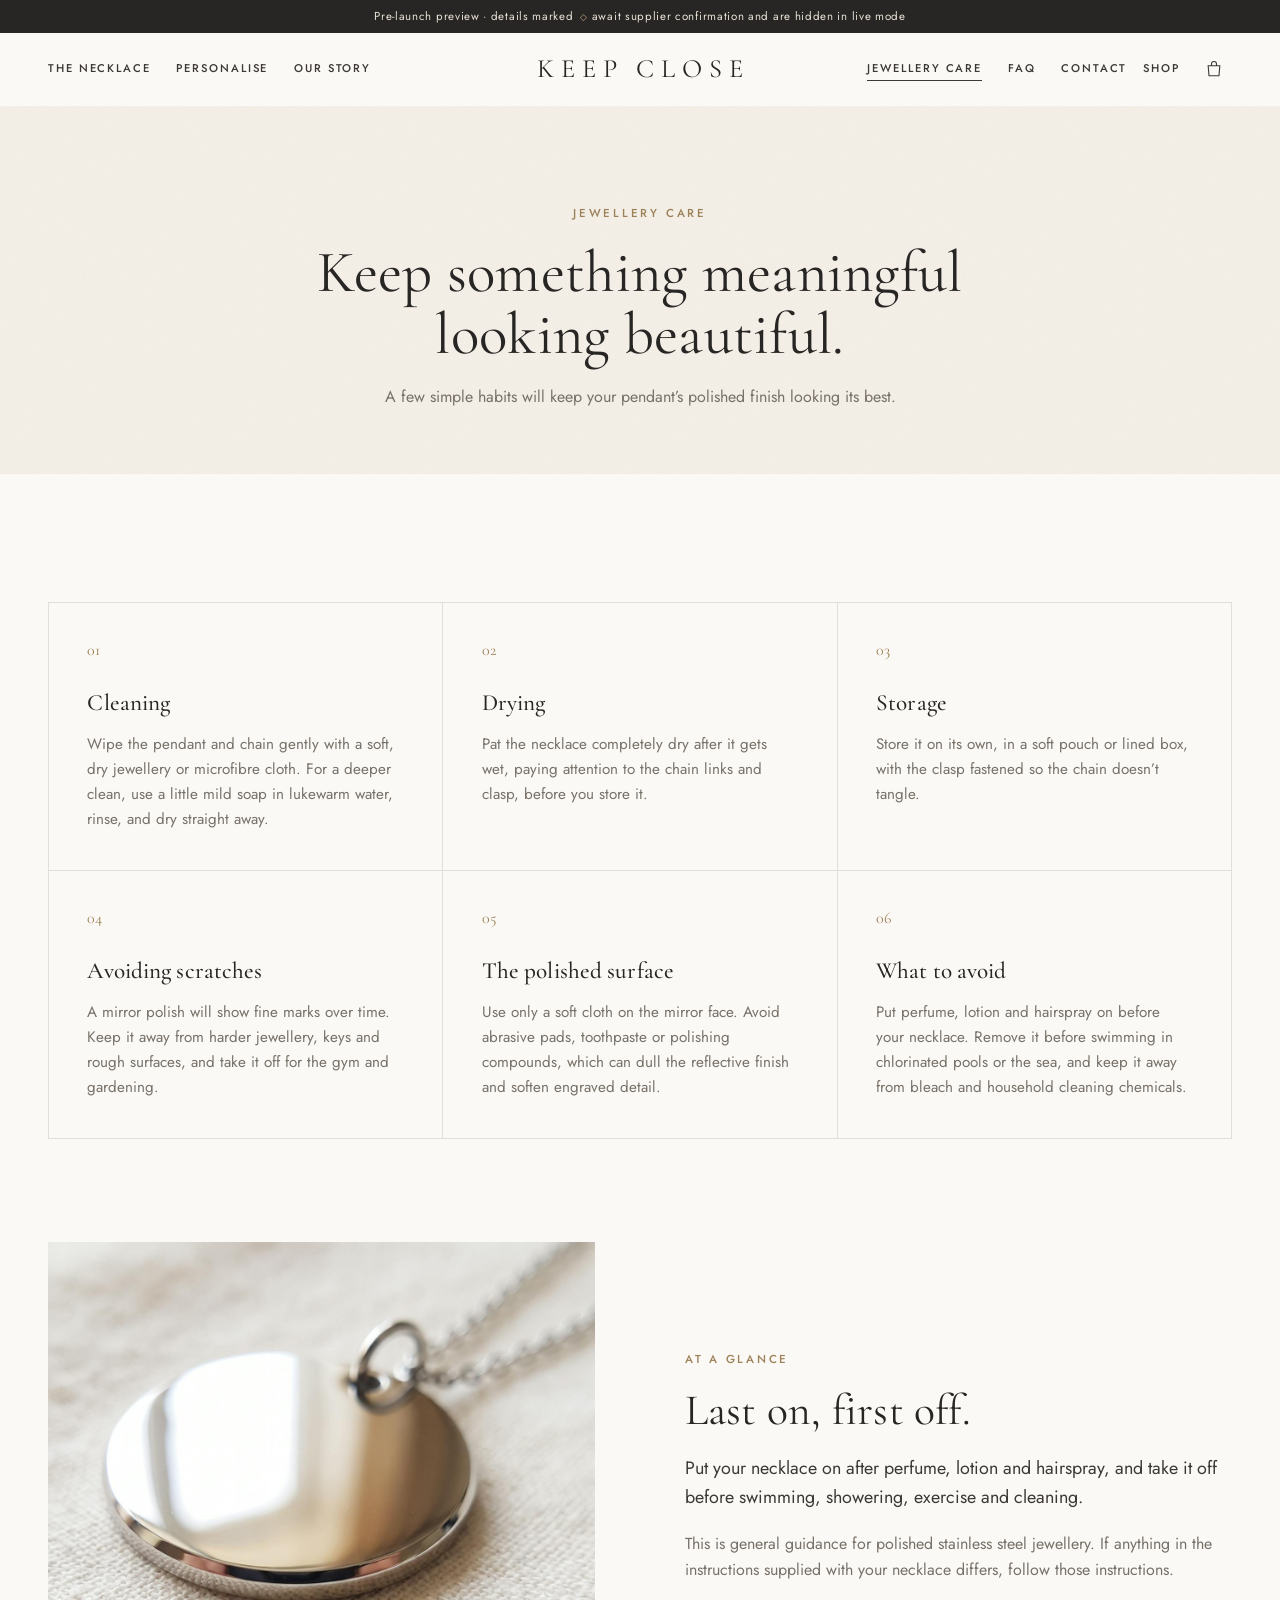
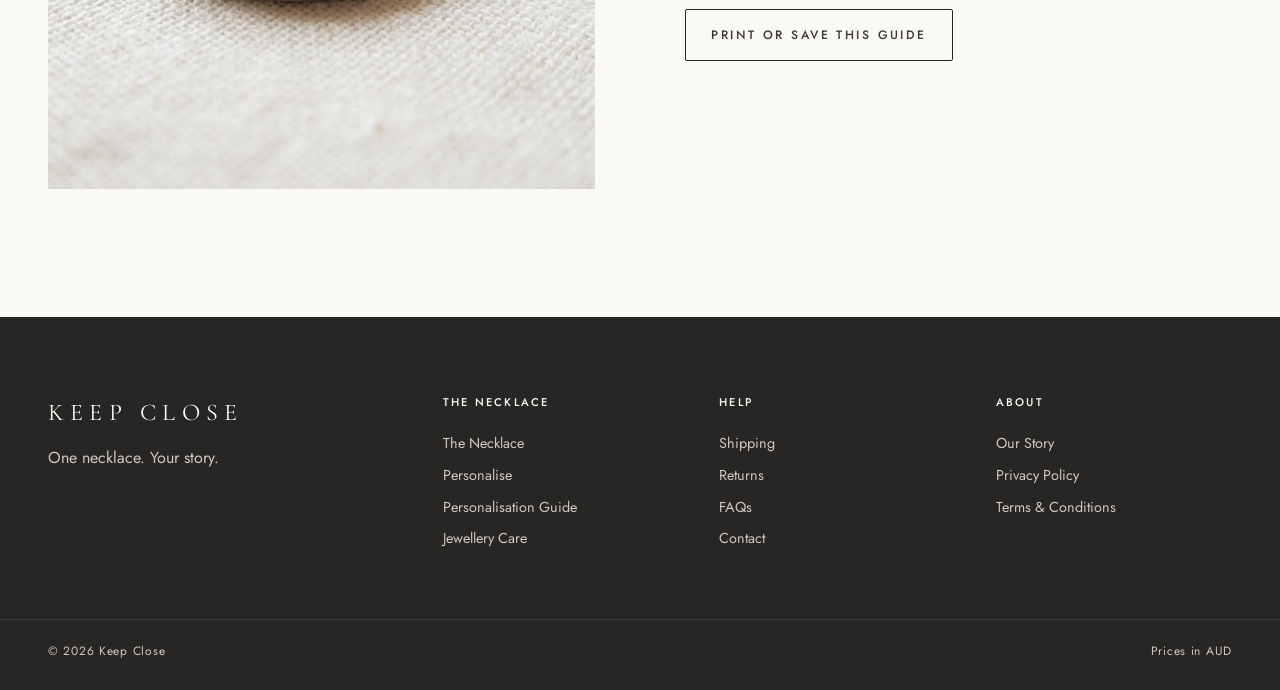
==== commit d96cadc9: "Replace illustrations with realistic product photography and photo engraving preview - 10 photos gen" ====
--- a/care.html
+++ b/care.html
@@ -40,12 +40,13 @@
 </main>
 <script src="assets/js/store-config.js"></script>
 <script src="assets/js/pendant.js"></script>
+<script src="assets/js/engrave.js"></script>
 <script src="assets/js/site.js"></script>
 <script src="assets/js/content.js"></script>
 <script>
   const { S, esc } = Site;
   document.getElementById("care").innerHTML = S.care.map((c, i) => `<div class="feature"><span class="num">${String(i + 1).padStart(2, "0")}</span><h3>${esc(c.title)}</h3><p>${esc(c.body)}</p></div>`).join("");
-  document.getElementById("macro").innerHTML = '<div class="shot-illus">' + Pendant.render({ finish: "steel", view: "macro" }) + "</div>";
+  document.getElementById("macro").innerHTML = Site.shot(S.images.macro, S.images.macroAlt, "", { finish: "steel", zoom: 2 });
   document.getElementById("supplier-care").textContent = "This is general guidance for polished stainless steel jewellery. If anything in the instructions supplied with your necklace differs, follow those instructions.";
 </script>
 </body>
--- a/assets/css/site.css
+++ b/assets/css/site.css
@@ -467,3 +467,15 @@
 .gallery__thumb .shot-brief, .cart-item__thumb .shot-brief { display: none; }
 .lookbook .frame:nth-child(4) { grid-column: span 2; aspect-ratio: 16 / 9; }
 @media (max-width: 860px) { .hero__caption { top: 14px; bottom: auto; } }
+
+/* Photo engraving preview */
+.engrave-host { position: absolute; inset: 0; overflow: hidden; }
+.engrave-host canvas { position: absolute; inset: 0; display: block; width: 100%; height: 100%; }
+.zoomable, .cart-item__thumb { position: relative; }
+.hero__visual > img, .hero__visual > .engrave-host { z-index: 1; }
+.cart-item__thumb { padding: 0; overflow: hidden; }
+.mini-preview { padding: 0; overflow: hidden; }
+.mini-preview .engrave-host { border-radius: 50%; }
+.gallery__thumb { padding: 0; }
+.gallery__slide img { object-fit: cover; }
+.lookbook img { object-position: center 30%; }
